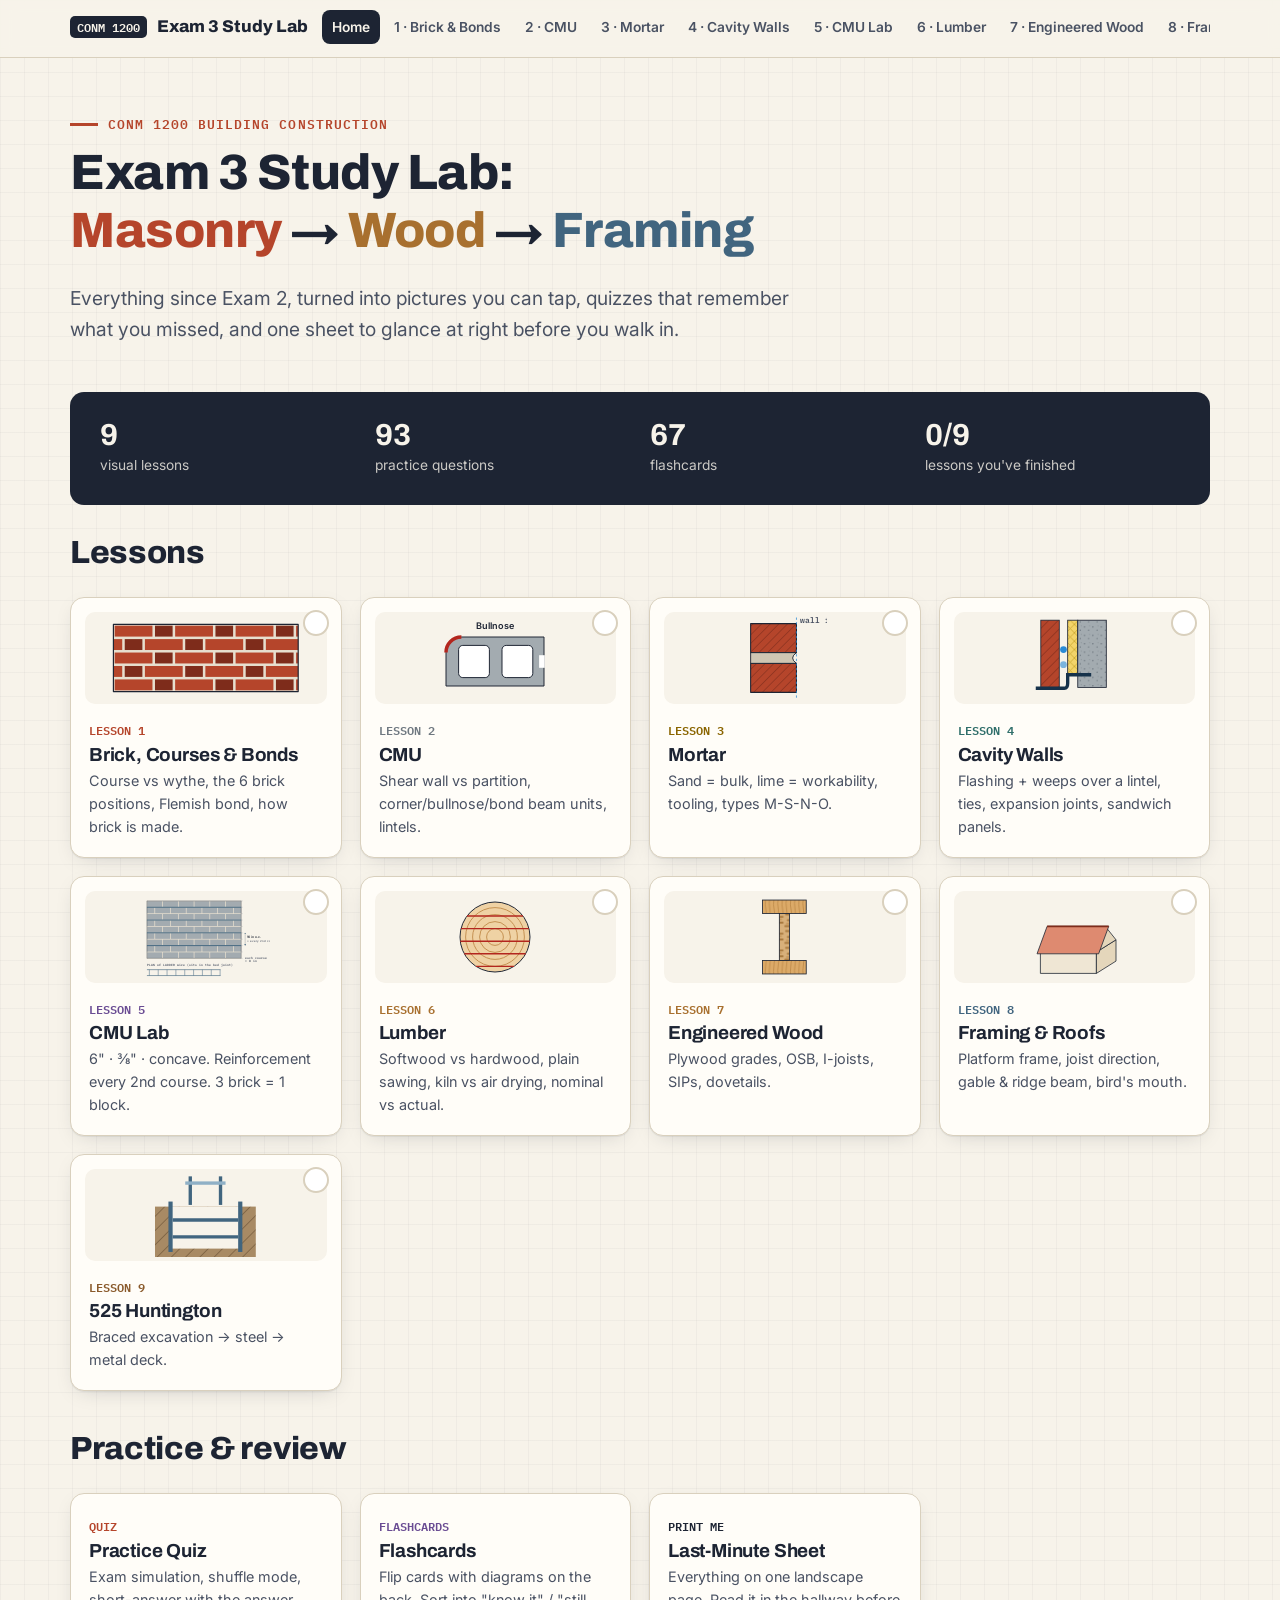
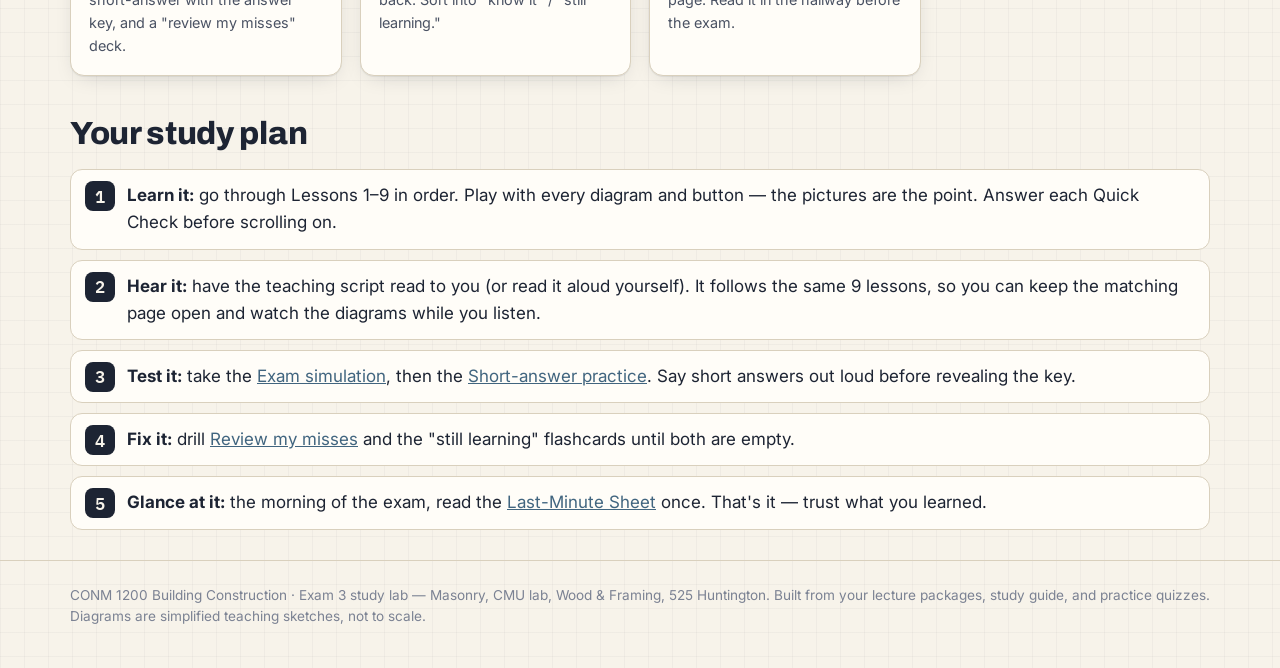
==== index.html @ 93115522 "Add files via upload Import V1" ====
<!doctype html>
<html lang="en"><head><meta charset="utf-8"><meta name="viewport" content="width=device-width,initial-scale=1">
<title>CONM 1200 · Exam 3 Study Lab</title>
<meta name="description" content="Visual study guide for CONM 1200 Building Construction Exam 3: masonry, CMU lab, wood, framing, 525 Huntington.">
<link rel="stylesheet" href="css/style.css"><script src="js/diagrams.js"></script></head>
<body>
<main class="wrap">
  <section class="hero">
    <div class="kicker" style="--accent:var(--brick)">CONM 1200 Building Construction</div>
    <h1>Exam 3 Study Lab:<br><span>Masonry</span> → <span style="color:var(--woodc)">Wood</span> → <span style="color:var(--frame)">Framing</span></h1>
    <p>Everything since Exam 2, turned into pictures you can tap, quizzes that remember what you missed, and one sheet to glance at right before you walk in.</p>
  </section>

  <div class="band">
    <div><b>9</b><span>visual lessons</span></div>
    <div><b id="qCount">93</b><span>practice questions</span></div>
    <div><b id="fCount">66</b><span>flashcards</span></div>
    <div><b id="doneCount">0/9</b><span>lessons you've finished</span></div>
  </div>

  <h2>Lessons</h2>
  <div class="cards">
    <a class="card" data-page="masonry-basics.html" href="masonry-basics.html" style="--accent:var(--brick)"><span class="check"></span><div class="ic" id="ic1"></div><span class="no">LESSON 1</span><h3>Brick, Courses &amp; Bonds</h3><p>Course vs wythe, the 6 brick positions, Flemish bond, how brick is made.</p></a>
    <a class="card" data-page="cmu.html" href="cmu.html" style="--accent:var(--cmu-d)"><span class="check"></span><div class="ic" id="ic2"></div><span class="no">LESSON 2</span><h3>CMU</h3><p>Shear wall vs partition, corner/bullnose/bond beam units, lintels.</p></a>
    <a class="card" data-page="mortar.html" href="mortar.html" style="--accent:#8a6500"><span class="check"></span><div class="ic" id="ic3"></div><span class="no">LESSON 3</span><h3>Mortar</h3><p>Sand = bulk, lime = workability, tooling, types M-S-N-O.</p></a>
    <a class="card" data-page="cavity-walls.html" href="cavity-walls.html" style="--accent:var(--wall)"><span class="check"></span><div class="ic" id="ic4"></div><span class="no">LESSON 4</span><h3>Cavity Walls</h3><p>Flashing + weeps over a lintel, ties, expansion joints, sandwich panels.</p></a>
    <a class="card" data-page="cmu-lab.html" href="cmu-lab.html" style="--accent:var(--lab)"><span class="check"></span><div class="ic" id="ic5"></div><span class="no">LESSON 5</span><h3>CMU Lab</h3><p>6" · ⅜" · concave. Reinforcement every 2nd course. 3 brick = 1 block.</p></a>
    <a class="card" data-page="wood.html" href="wood.html" style="--accent:var(--woodc)"><span class="check"></span><div class="ic" id="ic6"></div><span class="no">LESSON 6</span><h3>Lumber</h3><p>Softwood vs hardwood, plain sawing, kiln vs air drying, nominal vs actual.</p></a>
    <a class="card" data-page="engineered-wood.html" href="engineered-wood.html" style="--accent:var(--woodc)"><span class="check"></span><div class="ic" id="ic7"></div><span class="no">LESSON 7</span><h3>Engineered Wood</h3><p>Plywood grades, OSB, I-joists, SIPs, dovetails.</p></a>
    <a class="card" data-page="framing.html" href="framing.html" style="--accent:var(--frame)"><span class="check"></span><div class="ic" id="ic8"></div><span class="no">LESSON 8</span><h3>Framing &amp; Roofs</h3><p>Platform frame, joist direction, gable &amp; ridge beam, bird's mouth.</p></a>
    <a class="card" data-page="huntington.html" href="huntington.html" style="--accent:var(--site)"><span class="check"></span><div class="ic" id="ic9"></div><span class="no">LESSON 9</span><h3>525 Huntington</h3><p>Braced excavation → steel → metal deck.</p></a>
  </div>

  <h2>Practice &amp; review</h2>
  <div class="cards">
    <a class="card" href="practice.html" style="--accent:var(--brick)"><span class="no">QUIZ</span><h3>Practice Quiz</h3><p>Exam simulation, shuffle mode, short-answer with the answer key, and a "review my misses" deck.</p></a>
    <a class="card" href="flashcards.html" style="--accent:var(--lab)"><span class="no">FLASHCARDS</span><h3>Flashcards</h3><p>Flip cards with diagrams on the back. Sort into "know it" / "still learning."</p></a>
    <a class="card" href="review.html" style="--accent:var(--ink)"><span class="no">PRINT ME</span><h3>Last-Minute Sheet</h3><p>Everything on one landscape page. Read it in the hallway before the exam.</p></a>
  </div>

  <h2>Your study plan</h2>
  <ol class="steps" style="margin-bottom:30px">
    <li><b>Learn it:</b> go through Lessons 1–9 in order. Play with every diagram and button — the pictures are the point. Answer each Quick Check before scrolling on.</li>
    <li><b>Hear it:</b> have the teaching script read to you (or read it aloud yourself). It follows the same 9 lessons, so you can keep the matching page open and watch the diagrams while you listen.</li>
    <li><b>Test it:</b> take the <a href="practice.html?mode=exam">Exam simulation</a>, then the <a href="practice.html?mode=written">Short-answer practice</a>. Say short answers out loud before revealing the key.</li>
    <li><b>Fix it:</b> drill <a href="practice.html?mode=misses">Review my misses</a> and the "still learning" flashcards until both are empty.</li>
    <li><b>Glance at it:</b> the morning of the exam, read the <a href="review.html">Last-Minute Sheet</a> once. That's it — trust what you learned.</li>
  </ol>
</main>
<script src="js/quizdata.js"></script>
<script>
document.addEventListener('DOMContentLoaded',()=>{
  const S=(id,h)=>document.getElementById(id).innerHTML=h;
  S('ic1',DIA.bond('flemish',{w:240,rows:5})); S('ic2',DIA.cmuUnit('bullnose')); S('ic3',DIA.jointProfile('concave'));
  S('ic4',`<svg viewBox="0 0 120 100"><rect x="20" y="5" width="22" height="80" fill="url(#p-brick)" stroke="#1d2433"/><rect x="52" y="5" width="12" height="65" fill="url(#p-insul)" stroke="#1d2433"/><rect x="64" y="5" width="34" height="80" fill="url(#p-cmu)" stroke="#1d2433"/><path d="M14 86 H48 Q52 86 52 80 V70 H80" stroke="#16324b" stroke-width="4" fill="none"/><circle cx="47" cy="40" r="4" fill="#2a8bd6"/><circle cx="47" cy="58" r="4" fill="#2a8bd6" opacity=".6"/></svg>`);
  S('ic5',DIA.jointReinf(2,'ladder')); S('ic6',DIA.icon('saw')); S('ic7',`<svg viewBox="0 0 120 100"><rect x="34" y="6" width="52" height="16" fill="url(#p-grainv)" stroke="#1d2433"/><rect x="54" y="22" width="12" height="56" fill="url(#p-osb)" stroke="#1d2433"/><rect x="34" y="78" width="52" height="16" fill="url(#p-grainv)" stroke="#1d2433"/></svg>`);
  S('ic8',DIA.roof('gable',true)); S('ic9',`<svg viewBox="0 0 120 100"><rect x="0" y="40" width="120" height="60" fill="url(#p-earth)"/><rect x="20" y="40" width="80" height="50" fill="#f7f3ea"/><rect x="16" y="34" width="5" height="60" fill="#41657f"/><rect x="99" y="34" width="5" height="60" fill="#41657f"/><line x1="21" y1="56" x2="99" y2="56" stroke="#41657f" stroke-width="4"/><line x1="21" y1="76" x2="99" y2="76" stroke="#41657f" stroke-width="4"/><rect x="40" y="4" width="4" height="34" fill="#41657f"/><rect x="76" y="4" width="4" height="34" fill="#41657f"/><rect x="36" y="10" width="48" height="4" fill="#8fb0c6"/></svg>`);
  document.getElementById('qCount').textContent = QBANK.instructor.length+QBANK.practice.length+QBANK.bonus.length;
  document.getElementById('fCount').textContent = FLASH.length;
});
</script>
<script src="js/app.js"></script>
</body></html>
---- css/style.css ----
/* CONM 1200 Exam 3 Study Site — shared styles */
@import url('https://fonts.googleapis.com/css2?family=Archivo:wght@500;700;800&family=Inter:wght@400;500;600;700&family=IBM+Plex+Mono:wght@500;600&display=swap');

:root{
  --paper:#f7f3ea; --paper-2:#efe8d9; --card:#fffdf8;
  --ink:#1d2433; --ink-2:#4a5263; --ink-3:#7b8293; --rule:#d9d0bd;
  --brick:#b5452b; --brick-l:#de8a70; --brick-d:#7e2c1b;
  --mortar:#e7dfcf; --cmu:#a3abb0; --cmu-d:#6f7880; --cmu-l:#cdd3d6;
  --wood:#dcaa68; --wood-l:#efd2a4; --wood-d:#9b6527;
  --insul:#f3d46a; --insul-d:#c9a52c;
  --steel:#41657f; --steel-l:#8fb0c6; --concrete:#c4c2bb; --earth:#8a6d4b;
  --water:#2a8bd6; --flash:#16324b; --ok:#2e7d4f; --ok-bg:#e3f2e8; --bad:#b3261e; --bad-bg:#fbe5e2;
  --hl:#ffe27a;
  --masonry:#b5452b; --wall:#2f6e6a; --lab:#6a4c93; --woodc:#a8702f; --frame:#41657f; --site:#8a5a2b;
  --radius:14px; --shadow:0 1px 0 rgba(29,36,51,.06), 0 6px 22px -10px rgba(29,36,51,.25);
  --sans:'Inter',system-ui,-apple-system,'Segoe UI',Roboto,sans-serif;
  --display:'Archivo','Inter',system-ui,sans-serif;
  --mono:'IBM Plex Mono',ui-monospace,Menlo,monospace;
}
*{box-sizing:border-box}
html{scroll-behavior:smooth}
body{margin:0;background:var(--paper);color:var(--ink);font-family:var(--sans);font-size:17px;line-height:1.6;
  background-image:linear-gradient(rgba(29,36,51,.035) 1px,transparent 1px),linear-gradient(90deg,rgba(29,36,51,.035) 1px,transparent 1px);
  background-size:24px 24px}
a{color:var(--steel)}
img,svg{max-width:100%}
h1,h2,h3,h4{font-family:var(--display);line-height:1.15;letter-spacing:-.01em;margin:0 0 .5em}
h1{font-size:clamp(2rem,4.5vw,3.1rem);font-weight:800}
h2{font-size:clamp(1.45rem,3vw,2rem);font-weight:800;margin-top:0}
h3{font-size:1.18rem;font-weight:700}
p{margin:0 0 .9em}
.mono{font-family:var(--mono)}
kbd{font-family:var(--mono);font-size:.8em;background:var(--card);border:1px solid var(--rule);border-bottom-width:2px;border-radius:5px;padding:1px 6px}

/* ---------- top bar ---------- */
.topbar{position:sticky;top:0;z-index:50;background:rgba(247,243,234,.92);backdrop-filter:blur(8px);border-bottom:1px solid var(--rule)}
.topbar .in{max-width:1180px;margin:0 auto;display:flex;align-items:center;gap:14px;padding:10px 20px}
.brand{font-family:var(--display);font-weight:800;text-decoration:none;color:var(--ink);display:flex;align-items:center;gap:10px;white-space:nowrap}
.brand .tag{font-family:var(--mono);font-size:.72rem;font-weight:600;background:var(--ink);color:var(--paper);padding:2px 7px;border-radius:5px}
.nav{display:flex;gap:4px;overflow-x:auto;scrollbar-width:none;flex:1}
.nav::-webkit-scrollbar{display:none}
.nav a{font-size:.86rem;font-weight:600;color:var(--ink-2);text-decoration:none;padding:6px 10px;border-radius:8px;white-space:nowrap}
.nav a:hover{background:var(--paper-2);color:var(--ink)}
.nav a.on{background:var(--ink);color:var(--paper)}
.navtoggle{display:none;border:1px solid var(--rule);background:var(--card);border-radius:8px;padding:6px 10px;font:inherit;font-weight:600;cursor:pointer}
@media (max-width:860px){
  .navtoggle{display:block;margin-left:auto}
  .nav{display:none;position:absolute;top:100%;left:0;right:0;flex-direction:column;background:var(--paper);border-bottom:1px solid var(--rule);padding:8px 14px 14px}
  .nav.open{display:flex}
}
.progressbar{height:3px;background:transparent}
.progressbar i{display:block;height:100%;width:0;background:linear-gradient(90deg,var(--brick),var(--wood),var(--steel));transition:width .2s}

/* ---------- layout ---------- */
.wrap{max-width:1180px;margin:0 auto;padding:0 20px}
.lesson-hero{padding:46px 0 26px;border-bottom:2px solid var(--ink);margin-bottom:34px}
.kicker{font-family:var(--mono);font-size:.8rem;font-weight:600;letter-spacing:.08em;text-transform:uppercase;color:var(--accent,var(--brick));margin-bottom:10px;display:flex;gap:10px;align-items:center}
.kicker::before{content:"";width:28px;height:3px;background:currentColor;display:inline-block}
.lesson-hero p.lede{font-size:1.15rem;color:var(--ink-2);max-width:760px}
.toc{display:flex;flex-wrap:wrap;gap:8px;margin-top:18px}
.toc a{font-size:.84rem;font-weight:600;text-decoration:none;color:var(--ink);background:var(--card);border:1px solid var(--rule);padding:5px 11px;border-radius:999px}
.toc a:hover{border-color:var(--ink)}

section.topic{background:var(--card);border:1px solid var(--rule);border-radius:var(--radius);box-shadow:var(--shadow);padding:30px clamp(18px,3.5vw,38px);margin:0 0 30px;scroll-margin-top:80px;position:relative}
section.topic > .num{position:absolute;top:-14px;left:26px;font-family:var(--mono);font-weight:600;font-size:.78rem;background:var(--accent,var(--brick));color:#fff;padding:3px 10px;border-radius:6px}
.grid2{display:grid;grid-template-columns:1fr 1fr;gap:28px;align-items:start}
.grid3{display:grid;grid-template-columns:repeat(3,1fr);gap:18px}
.grid-dia{display:grid;grid-template-columns:minmax(0,1.15fr) minmax(0,1fr);gap:30px;align-items:start}
@media (max-width:860px){.grid2,.grid-dia,.grid3{grid-template-columns:1fr}}

figure.dia{margin:0 0 14px;background:#fff;border:1px solid var(--rule);border-radius:12px;padding:14px;position:relative}
figure.dia figcaption{font-size:.84rem;color:var(--ink-3);margin-top:8px;font-style:italic}
figure.dia svg{display:block;width:100%;height:auto}
.dia-controls{display:flex;flex-wrap:wrap;gap:6px;margin-bottom:10px}
.chip{font:inherit;font-size:.82rem;font-weight:600;border:1.5px solid var(--rule);background:var(--card);color:var(--ink-2);padding:5px 12px;border-radius:999px;cursor:pointer;transition:.15s}
.chip:hover{border-color:var(--ink)}
.chip.on{background:var(--ink);border-color:var(--ink);color:var(--paper)}

/* callouts */
.callout{border-radius:12px;padding:14px 18px;margin:14px 0;border:1.5px solid}
.callout > b:first-child{font-family:var(--mono);font-size:.76rem;letter-spacing:.06em;text-transform:uppercase;display:block;margin-bottom:4px}
.exam{background:#fff6d8;border-color:#e8c65a}
.exam > b:first-child{color:#8a6500}
.hook{background:#efe9fb;border-color:#c5b4ea}
.hook > b:first-child{color:#5b3fa0}
.trap{background:var(--bad-bg);border-color:#ebb2aa}
.trap > b:first-child{color:var(--bad)}
.note{background:#e8f1f7;border-color:#b5cfe2}
.note > b:first-child{color:var(--steel)}
.callout p:last-child{margin-bottom:0}

/* definition list */
.defs{display:grid;grid-template-columns:max-content 1fr;gap:6px 16px;margin:10px 0 16px}
.defs dt{font-weight:700}
.defs dd{margin:0;color:var(--ink-2)}
@media (max-width:600px){.defs{grid-template-columns:1fr}.defs dd{margin-bottom:8px}}

table.t{width:100%;border-collapse:collapse;font-size:.92rem;margin:8px 0 16px;background:#fff;border-radius:10px;overflow:hidden}
table.t th{background:var(--ink);color:var(--paper);text-align:left;font-weight:600;padding:8px 12px;font-size:.84rem}
table.t td{padding:8px 12px;border-bottom:1px solid var(--rule);vertical-align:top}
table.t tr:last-child td{border-bottom:none}
table.t td.k{font-weight:700;white-space:nowrap}
.tscroll{overflow-x:auto}

ul.tight{margin:0 0 1em;padding-left:1.2em}
ul.tight li{margin:.2em 0}
.big{font-size:1.25rem;font-weight:700}
.pill{display:inline-block;font-family:var(--mono);font-size:.74rem;font-weight:600;padding:2px 8px;border-radius:6px;background:var(--paper-2);color:var(--ink-2)}
.hlt{background:linear-gradient(transparent 55%,var(--hl) 55%);padding:0 2px}

/* quick check */
.qc{border:2px dashed var(--rule);border-radius:12px;padding:16px 18px;margin:18px 0 4px;background:var(--paper)}
.qc .qh{font-family:var(--mono);font-size:.75rem;font-weight:600;letter-spacing:.06em;text-transform:uppercase;color:var(--accent,var(--brick));margin-bottom:6px}
.qc .qq{font-weight:700;margin-bottom:10px}
.qc .opts{display:grid;gap:7px}
.qc button.opt,.quiz button.opt{text-align:left;font:inherit;font-size:.95rem;background:var(--card);border:1.5px solid var(--rule);border-radius:10px;padding:9px 13px;cursor:pointer;color:var(--ink);transition:.12s}
.qc button.opt:hover:not(:disabled),.quiz button.opt:hover:not(:disabled){border-color:var(--ink)}
button.opt.right{background:var(--ok-bg);border-color:var(--ok)!important;color:#174d2f}
button.opt.wrong{background:var(--bad-bg);border-color:var(--bad)!important;color:#7a1a14}
button.opt:disabled{cursor:default}
.qc .why,.quiz .why{display:none;margin-top:10px;font-size:.93rem;padding:10px 13px;border-radius:10px;background:#fff;border-left:4px solid var(--ok)}
.qc .why.show,.quiz .why.show{display:block}

.done-row{display:flex;justify-content:space-between;align-items:center;gap:12px;flex-wrap:wrap;padding:24px 0 60px}
.btn{font:inherit;font-weight:700;font-size:.95rem;border:2px solid var(--ink);background:var(--ink);color:var(--paper);padding:10px 18px;border-radius:10px;cursor:pointer;text-decoration:none;display:inline-flex;align-items:center;gap:8px}
.btn.ghost{background:transparent;color:var(--ink)}
.btn:hover{transform:translateY(-1px)}
.btn.ok{background:var(--ok);border-color:var(--ok)}

/* ---------- SVG diagram classes ---------- */
svg text{font-family:var(--sans)}
.lbl{font-size:13px;font-weight:600;fill:var(--ink)}
.lbl-s{font-size:11px;font-weight:500;fill:var(--ink-2)}
.lbl-m{font-family:var(--mono);font-size:11px;font-weight:600;fill:var(--ink-2)}
.lbl-b{font-size:15px;font-weight:800;fill:var(--ink);font-family:var(--display)}
.lbl-w{font-size:12px;font-weight:700;fill:#fff}
.lead{stroke:var(--ink-2);stroke-width:1;fill:none}
.dim{stroke:var(--ink-3);stroke-width:1;fill:none}
.o{stroke:var(--ink);stroke-width:1.4;stroke-linejoin:round}
.o2{stroke:var(--ink);stroke-width:2.2;stroke-linejoin:round}
.f-brick{fill:var(--brick)} .f-brick-l{fill:var(--brick-l)} .f-brick-d{fill:var(--brick-d)}
.f-mortar{fill:var(--mortar)} .f-cmu{fill:var(--cmu)} .f-cmu-l{fill:var(--cmu-l)} .f-cmu-d{fill:var(--cmu-d)}
.f-wood{fill:var(--wood)} .f-wood-l{fill:var(--wood-l)} .f-wood-d{fill:var(--wood-d)}
.f-insul{fill:var(--insul)} .f-steel{fill:var(--steel)} .f-steel-l{fill:var(--steel-l)} .f-conc{fill:var(--concrete)}
.f-earth{fill:var(--earth)} .f-paper{fill:var(--paper)} .f-white{fill:#fff} .f-ink{fill:var(--ink)} .f-none{fill:none}
.f-water{fill:var(--water)} .f-hl{fill:var(--hl)} .f-glass{fill:#cfe6f5}
.s-flash{stroke:var(--flash);stroke-width:4;fill:none;stroke-linecap:round;stroke-linejoin:round}
.s-water{stroke:var(--water);stroke-width:2.5;fill:none;stroke-dasharray:6 5;stroke-linecap:round}
.s-steel{stroke:var(--steel);stroke-width:3;fill:none}
.s-red{stroke:var(--bad);stroke-width:2.5;fill:none}
.s-ok{stroke:var(--ok);stroke-width:2.5;fill:none}
.s-hl{stroke:#e0a800;stroke-width:4;fill:none}
.flow{animation:flow 1.2s linear infinite}
@keyframes flow{to{stroke-dashoffset:-22}}
.drop{fill:var(--water)}
.pulse{animation:pulse 1.6s ease-in-out infinite}
@keyframes pulse{50%{opacity:.35}}
.hl-on{transition:opacity .25s}
.dimmed{opacity:.18;transition:opacity .25s}
@media (prefers-reduced-motion:reduce){.flow,.pulse,.drop-anim{animation:none!important}}

/* ---------- home ---------- */
.hero{padding:56px 0 30px}
.hero h1 span{color:var(--brick)}
.hero p{font-size:1.2rem;color:var(--ink-2);max-width:720px}
.cards{display:grid;grid-template-columns:repeat(auto-fill,minmax(250px,1fr));gap:18px;margin:26px 0 40px}
.card{display:block;text-decoration:none;color:var(--ink);background:var(--card);border:1px solid var(--rule);border-radius:var(--radius);padding:18px;box-shadow:var(--shadow);position:relative;transition:.15s;overflow:hidden}
.card:hover{transform:translateY(-3px);border-color:var(--ink)}
.card .ic{height:92px;margin:-4px -4px 12px;border-radius:10px;background:var(--paper);display:flex;align-items:center;justify-content:center}
.card .ic svg{height:84px;width:auto}
.card h3{margin:0 0 4px}
.card p{font-size:.9rem;color:var(--ink-2);margin:0}
.card .no{font-family:var(--mono);font-size:.74rem;font-weight:600;color:var(--accent)}
.card .check{position:absolute;top:12px;right:12px;width:26px;height:26px;border-radius:50%;border:2px solid var(--rule);background:#fff;display:flex;align-items:center;justify-content:center;font-size:14px;font-weight:800;color:#fff}
.card.done .check{background:var(--ok);border-color:var(--ok)}
.band{background:var(--ink);color:var(--paper);border-radius:var(--radius);padding:26px 30px;margin:0 0 30px;display:grid;grid-template-columns:repeat(4,1fr);gap:20px}
.band b{font-family:var(--display);font-size:1.9rem;display:block;line-height:1.1}
.band span{font-size:.86rem;opacity:.8}
@media (max-width:700px){.band{grid-template-columns:1fr 1fr}}
.steps{counter-reset:s;list-style:none;padding:0;margin:0;display:grid;gap:10px}
.steps li{counter-increment:s;background:var(--card);border:1px solid var(--rule);border-radius:12px;padding:12px 16px 12px 56px;position:relative}
.steps li::before{content:counter(s);position:absolute;left:14px;top:11px;width:30px;height:30px;border-radius:8px;background:var(--ink);color:var(--paper);font-family:var(--mono);font-weight:600;display:flex;align-items:center;justify-content:center}

footer.foot{border-top:1px solid var(--rule);padding:24px 0 40px;color:var(--ink-3);font-size:.85rem;margin-top:30px}

/* ---------- quiz ---------- */
.quiz-shell{max-width:860px;margin:0 auto}
.modes{display:grid;grid-template-columns:repeat(auto-fill,minmax(240px,1fr));gap:14px;margin:20px 0}
.mode{text-align:left;font:inherit;background:var(--card);border:1.5px solid var(--rule);border-radius:var(--radius);padding:16px;cursor:pointer;box-shadow:var(--shadow);transition:.15s;color:var(--ink)}
.mode:hover{border-color:var(--ink);transform:translateY(-2px)}
.mode b{display:block;font-family:var(--display);font-size:1.1rem;margin-bottom:3px}
.mode span{font-size:.88rem;color:var(--ink-2)}
.mode .n{font-family:var(--mono);font-size:.74rem;color:var(--brick);font-weight:600}
.quiz{background:var(--card);border:1px solid var(--rule);border-radius:var(--radius);box-shadow:var(--shadow);padding:26px clamp(16px,3vw,32px)}
.quiz .meta{display:flex;justify-content:space-between;align-items:center;font-family:var(--mono);font-size:.8rem;color:var(--ink-3);margin-bottom:12px;gap:10px;flex-wrap:wrap}
.quiz .qtext{font-size:1.15rem;font-weight:700;margin-bottom:16px}
.quiz .opts{display:grid;gap:9px}
.quiz textarea{width:100%;min-height:110px;font:inherit;font-size:.95rem;border:1.5px solid var(--rule);border-radius:10px;padding:10px 12px;background:#fff;resize:vertical}
.quiz .model{display:none;margin-top:12px;padding:12px 14px;border-radius:10px;background:var(--ok-bg);border:1.5px solid #9fd3b2}
.quiz .model.show{display:block}
.quiz .selfgrade{display:none;gap:8px;margin-top:10px;flex-wrap:wrap}
.quiz .selfgrade.show{display:flex}
.qnav{display:flex;justify-content:space-between;margin-top:18px;gap:10px;flex-wrap:wrap}
.scorebar{height:8px;border-radius:99px;background:var(--paper-2);overflow:hidden;margin-bottom:6px}
.scorebar i{display:block;height:100%;background:var(--ok);width:0;transition:width .3s}
.result-big{font-family:var(--display);font-size:3.4rem;font-weight:800;line-height:1}
.missed{margin-top:16px}
.missed li{margin-bottom:10px}
.qfig{margin:0 0 14px;background:#fff;border:1px solid var(--rule);border-radius:10px;padding:10px}
.qfig svg{max-height:200px;display:block;margin:0 auto}

/* ---------- flashcards ---------- */
.fc-stage{perspective:1400px;max-width:620px;margin:20px auto}
.fc{position:relative;height:360px;transform-style:preserve-3d;transition:transform .5s;cursor:pointer}
.fc.flip{transform:rotateY(180deg)}
.fc .face{position:absolute;inset:0;backface-visibility:hidden;border-radius:18px;background:var(--card);border:1px solid var(--rule);box-shadow:var(--shadow);padding:26px;display:flex;flex-direction:column;justify-content:center;align-items:center;text-align:center}
.fc .back{transform:rotateY(180deg);background:#fff}
.fc .face .tagline{position:absolute;top:14px;left:18px;font-family:var(--mono);font-size:.72rem;font-weight:600;color:var(--ink-3);text-transform:uppercase}
.fc .front .term{font-family:var(--display);font-size:1.7rem;font-weight:800}
.fc .back .ans{font-size:1.05rem}
.fc .mini{max-height:150px;margin-bottom:12px}
.fc .mini svg{max-height:150px;width:auto}
.fc-ctl{display:flex;justify-content:center;gap:10px;flex-wrap:wrap;margin-top:16px}
.fc-filter{display:flex;gap:6px;flex-wrap:wrap;justify-content:center}

/* ---------- order game ---------- */
.order-list{list-style:none;padding:0;margin:12px 0;display:grid;gap:8px}
.order-list li{background:#fff;border:1.5px solid var(--rule);border-radius:10px;padding:10px 14px;display:flex;align-items:center;gap:10px;font-weight:600}
.order-list li .mv{margin-left:auto;display:flex;gap:4px}
.order-list li .mv button{font:inherit;border:1px solid var(--rule);background:var(--paper);border-radius:6px;width:32px;height:30px;cursor:pointer}
.order-list li.good{border-color:var(--ok);background:var(--ok-bg)}
.order-list li.badp{border-color:var(--bad);background:var(--bad-bg)}

/* ---------- calculator ---------- */
.calc{display:flex;gap:10px;align-items:center;flex-wrap:wrap;margin-bottom:10px}
.calc select,.calc input[type=range]{font:inherit;padding:6px 10px;border:1.5px solid var(--rule);border-radius:8px;background:#fff}
.calc-out{font-family:var(--display);font-size:1.6rem;font-weight:800}
.slider-row{display:flex;align-items:center;gap:12px;flex-wrap:wrap;margin-bottom:8px;font-weight:600}
input[type=range]{accent-color:var(--ink);width:220px}

/* print */
@media print{
  .topbar,.done-row,.qc,.dia-controls,footer.foot{display:none!important}
  body{background:#fff}
  section.topic{box-shadow:none;break-inside:avoid-page}
}

/* stacked big-diagram layout */
.stack > figure.dia{max-width:880px;margin:0 auto 22px}
.stack > div:not(.dia-controls){column-count:2;column-gap:32px}
.stack > div > *{break-inside:avoid}
@media (max-width:860px){.stack > div:not(.dia-controls){column-count:1}}
figure.dia svg text{paint-order:stroke;stroke:#fff;stroke-width:3px;stroke-linejoin:round}
figure.dia svg text.lbl-w{stroke:none}
.stack > div > ul{break-inside:auto}
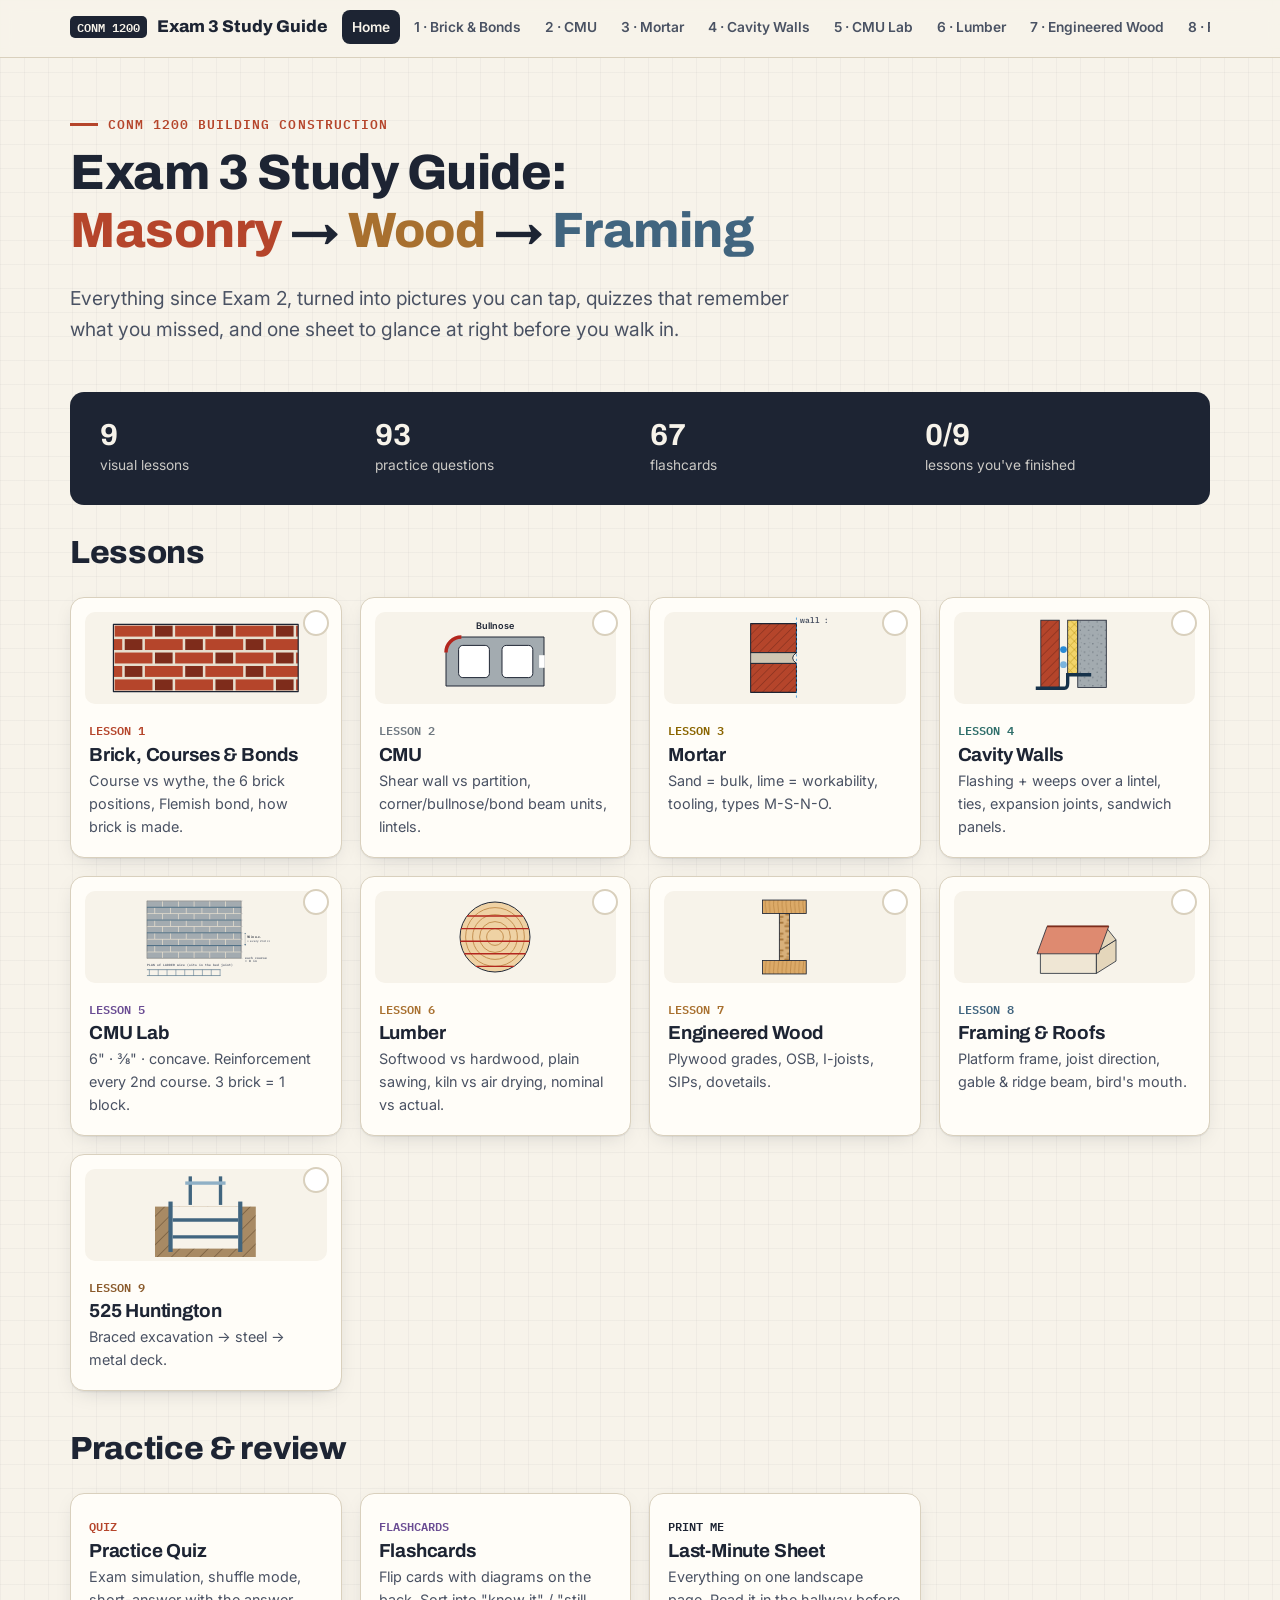
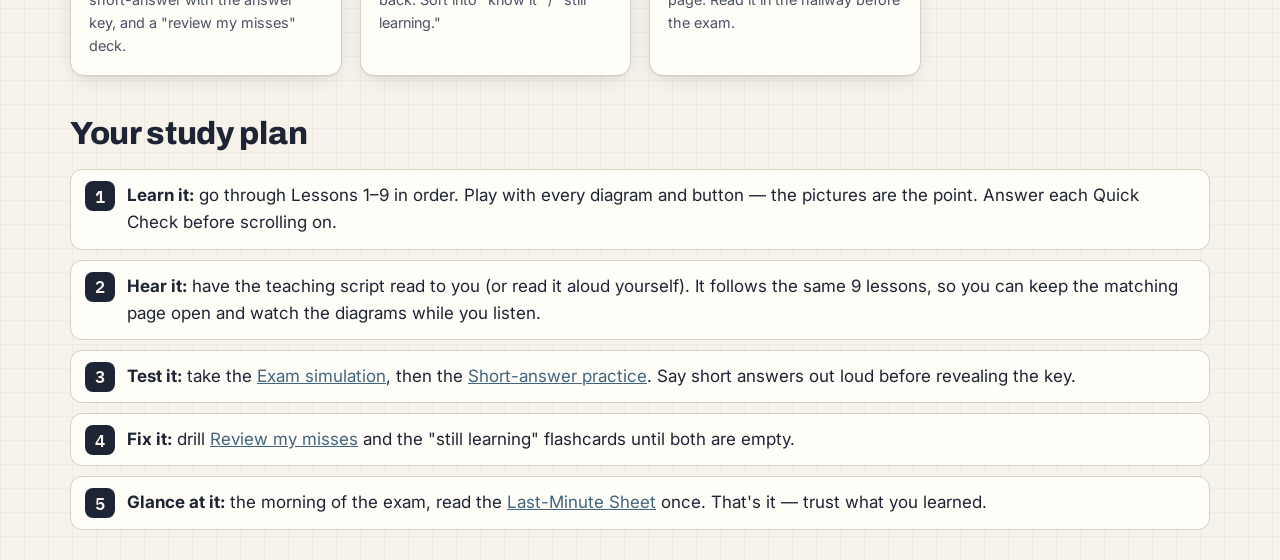
==== commit d8c22b7b: "Add files via upload" ====
--- a/index.html
+++ b/index.html
@@ -1,13 +1,13 @@
 <!doctype html>
 <html lang="en"><head><meta charset="utf-8"><meta name="viewport" content="width=device-width,initial-scale=1">
-<title>CONM 1200 · Exam 3 Study Lab</title>
+<title>CONM 1200 · Exam 3 Study Guide</title>
 <meta name="description" content="Visual study guide for CONM 1200 Building Construction Exam 3: masonry, CMU lab, wood, framing, 525 Huntington.">
 <link rel="stylesheet" href="css/style.css"><script src="js/diagrams.js"></script></head>
 <body>
 <main class="wrap">
   <section class="hero">
     <div class="kicker" style="--accent:var(--brick)">CONM 1200 Building Construction</div>
-    <h1>Exam 3 Study Lab:<br><span>Masonry</span> → <span style="color:var(--woodc)">Wood</span> → <span style="color:var(--frame)">Framing</span></h1>
+    <h1>Exam 3 Study Guide:<br><span>Masonry</span> → <span style="color:var(--woodc)">Wood</span> → <span style="color:var(--frame)">Framing</span></h1>
     <p>Everything since Exam 2, turned into pictures you can tap, quizzes that remember what you missed, and one sheet to glance at right before you walk in.</p>
   </section>
 
